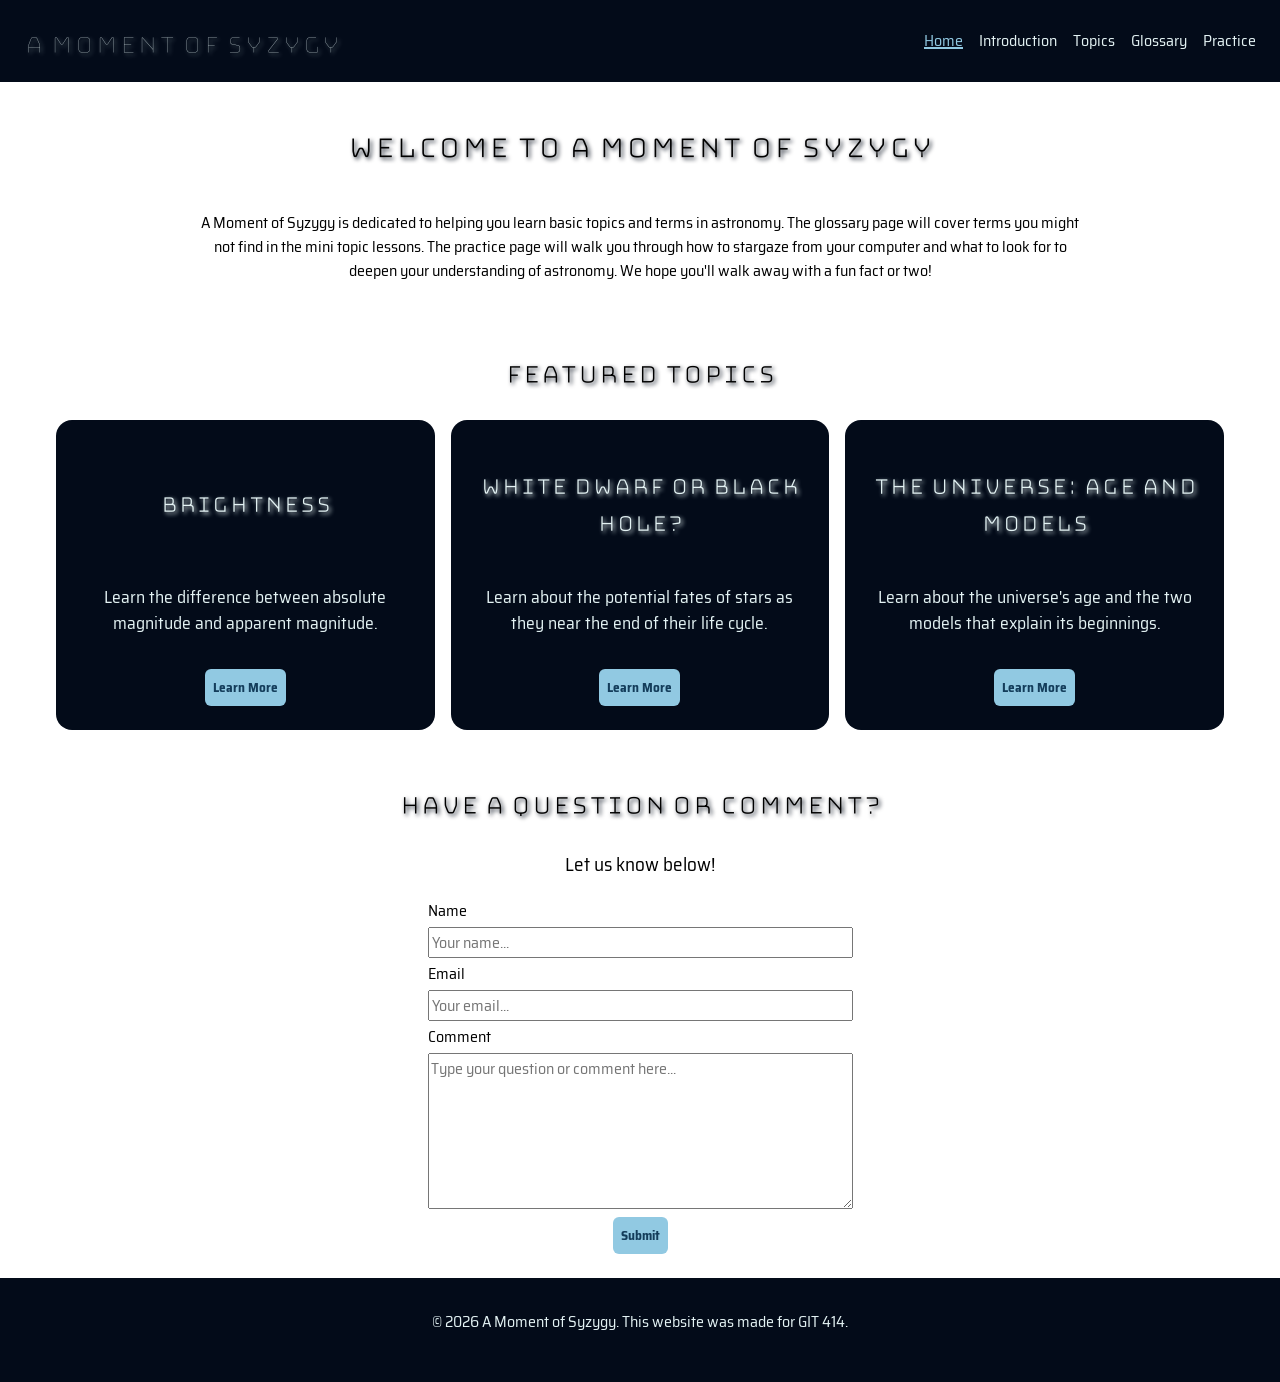
==== index.html @ 42558196 "added images" ====
<html lang="en">
    <head>
        <title></title>

        <meta charset="UTF-8">
        <meta name="viewport" content="width=device-width, initial-scale=1.0">
        <meta name="description" content="">

        <link rel="stylesheet" href="styles.css">
    </head>

    <body>
        <header>
            <a href="#" class="nav-title">A Moment of Syzygy</a>
            <nav aria-label="Main navigation">
                <ul class="nav-list">
                    <li><a href="#" class="current-page">Home</a></li>
                    <li><a href="introduction.html">Introduction</a></li>
                    <li><a href="topics.html">Topics</a></li>
                    <li><a href="glossary.html">Glossary</a></li>
                    <li><a href="practice.html">Practice</a></li>
                </ul>
            </nav>
        </header>

        <main>
            <section class="container">
                <h1>Welcome to A Moment of Syzygy</h1>
                <p class="extra-margin">A Moment of Syzygy is dedicated to helping you learn basic topics
                and terms in astronomy. The glossary page will cover terms you might 
                not find in the mini topic lessons. The practice page will walk you 
                through how to stargaze from your computer and what to look for to 
                deepen your understanding of astronomy. We hope you'll walk away with 
                a fun fact or two!
                </p>
            </section>

            <section class="container">
                <h2>Featured Topics</h2>

                <div class="card-container">
                    <section class="featured-card">
                        <h3>Brightness</h3>
                        <p>Learn the difference between absolute magnitude and apparent magnitude.</p>
                        <a href="topics.html#brightness"><button class="button">Learn More</button></a>
                    </section>
                        
                    <section class="featured-card">
                        <h3>White Dwarf or Black Hole?</h3>
                        <p>Learn about the potential fates of stars as they near the end of their life cycle.</p>
                        <a href="topics.html#white-dwarf"><button class="button">Learn More</button></a>
                    </section>
                        
                    <section class="featured-card">
                        <h3>The Universe: Age and Models</h3>
                        <p>Learn about the universe's age and the two models that explain its beginnings.</p>
                        <a href="topics.html#universe"><button class="button">Learn More</button></a>
                    </section>
                </div>
            </section>

            <section class="container">
                <h2>Have a Question or Comment?</h2>
                <p class="larger-base-text">Let us know below!</p> 
                <form id="user-comment" class="comment-form">
                    <label for="name">Name</label>
                    <input type="text" id="name" name="name" placeholder="Your name..." class="form-field">

                    <label for="email">Email</label>
                    <input type="email" id="email" name="email" placeholder="Your email..." class="form-field">

                    <label for="comment">Comment</label>
                    <textarea id="comment" name="comment" rows="6" cols="50" placeholder="Type your question or comment here..." class="form-field"></textarea>
                </form>

                <button type="submit" form="user-comment" class="button submit">Submit</button>
            </section>
            
        </main>

        <footer>
            <p>&copy 2026 A Moment of Syzygy. This website was made for GIT 414.</p>
        </footer>
    </body>
</html>
---- styles.css ----
@import url('https://fonts.googleapis.com/css2?family=Bungee+Hairline&family=Saira+Semi+Condensed:wght@100;200;300;400;500;600;700;800;900&display=swap');

@layer reset, base, layout, components, utilities, state, overrides;

@layer reset {
  *,
  *::before,
  *::after {
    box-sizing: border-box;
  }

  body {
    margin: 0;
  }
}

@layer base {
  :root {
    /* Add design tokens here. */

    /* COLORS */
    --frost-blue: #e4f3f4;
    --icy-blue: #91c9e2;
    --medium-blue: #4f81aa;
    --dark-blue: #143d5b;
    --midnight: #030b19;
    --warning: #880808;

    /* TYPE */
    --heading-font: "Bungee Hairline", Lucida, Monospace;
    --body-font: "Saira Semi Condensed", Verdana, sans-serif;
    --font-weight-bold: 700;
    --font-size-base: 1rem;
    --font-size-title: 2rem;
    --font-size-heading: 1.75rem;
    --font-size-subheading: 1.25rem;

    --line-height-tight: ;
    --line-height-normal: ;
    --line-height-wide: ;

    --line-length-short: ;
    --line-length-normal: ;
    --line-length-long: ;


    /* SPACING */

    --spacing-sm: 0.5rem;
    --spacing-md: 1rem;
    --spacing-lg: 2rem;
    --spacing-x-lg: 3rem;

    /* SHAPE */

    --dark-bg-shadow: 2px 2px 4px var(--frost-blue);
    --light-bg-shadow: 2px 2px 4px var(--midnight);
    --border-radius: 16px;
    --button-radius: 6px;

    /* FOCUS */
    --focus-color: #91c9e2;
    --focus-width: 3px;
    --focus-offset: 2px;

    /* COMPONENT-SPECIFIC */
    --aside-nav-height: 2.2rem;
  }

  body {
    font-family: Verdana, Helvetica, sans-serif;
    line-height: 1.5;
  }

  img,
  svg {
    max-inline-size: 100%;
  }

  main {
    
    margin-inline: auto;
    margin-block: auto;
  }

  h1, h2, h3 {
    font-family: var(--heading-font);
    animation: slide 1s;
    text-shadow: var(--light-bg-shadow);
  }

  p {
    font-family: var(--body-font);
    font-size: var(--font-size-base);
    max-inline-size: 100ch;
    margin-inline: auto;
    margin-block: auto;
    padding-block-end: var(--spacing-md);
  }

  h1 {
    font-size: var(--font-size-title);
  }

  h2 {
    font-size: var(--font-size-heading);
  }

  h3 {
    font-size: var(--font-size-subheading);
  }

  footer {
    background-color: var(--midnight);
    color: var(--frost-blue);
    padding-block: clamp(var(--spacing-sm), 3vw, var(--spacing-lg));
    text-align: center;
  }

  header {
    display: flex;
    justify-content: space-between;
    padding-inline: 1.5rem;
    padding-block: 1rem;
    background-color: var(--midnight);
    color: var(--frost-blue);
  }

  nav {
    display: flex;
  }

  iframe {
    width: 100%;
    height: auto;
    aspect-ratio: 16 / 9;
  }
}

@layer layout {
  /* Add page-level layout and composition classes here. */

  .card-container {
    display: grid;
    grid-template-columns: repeat(auto-fit, minmax(250px, 1fr));
    grid-gap: var(--spacing-md);
    container-type: inline-size;
    container-name: card;
  }

  .container {
    display: flex;
    flex-direction: column;
    max-inline-size: 1200px;
    margin-inline: auto;
    padding: clamp(var(--spacing-sm), 3vw, var(--spacing-md));
    text-align: center;
  }

  .main-grid {
    max-inline-size: 1200px;
    display: grid;
    grid-template-columns: 1fr 2fr;
    grid-gap: var(--spacing-md);
    margin-inline: auto;
    margin-block: auto;
  }
}

@layer components {
  /* Add reusable components such as buttons, cards, callouts, and forms here. */

  .nav-list {
    display: flex;
    list-style: none;
    gap: var(--spacing-md);
    font-family: var(--body-font);
    padding: 0;
    margin: 0;
    align-items: center;
  }

  .nav-list a {
    text-decoration: none;
    color: var(--frost-blue)
  }

  .nav-title {
    text-decoration: none;
    color: var(--frost-blue);
    font-size: var(--font-size-heading);
    font-family: var(--heading-font);
    margin-block-start: var(--spacing-sm);
    animation: slide 1s;
    text-shadow: var(--dark-bg-shadow);
  }

  .button {
    background-color: var(--icy-blue);
    color: var(--dark-blue);
    padding-inline: var(--spacing-sm);
    padding-block: var(--spacing-sm);
    border: none;
    font-family: var(--body-font);
    font-weight: var(--font-weight-bold);
    border-radius: var(--button-radius);
  }

  .featured-card {
    inline-size: 100%;
    block-size: 100%;
    display: grid;
    grid-template-rows: subgrid;
    grid-row: span 3;
    flex-direction: column;
    justify-content: center;
    align-items: center;
    text-align: center;
    margin-inline: auto;
    margin-block: auto;
    padding: clamp(var(--spacing-sm), 3vw, var(--spacing-lg));
    background-color: var(--midnight);
    color: var(--frost-blue);
    border-radius: var(--border-radius);
  }

  .featured-card h3 {
    font-size: 1.5rem;
    text-shadow: var(--dark-bg-shadow);
  }


  @container card (min-width: 782px) {
    /* changes at wide width when there are three cards in a single row */
    .featured-card {
        padding-inline: 1.5rem;
        padding-block: 1.5rem;
    }
    .featured-card h3 {
        font-size: 1.55rem;
    }

    .featured-card p {
        font-size: 1.1rem;
    }
  }

  .comment-form {
    display: flex;
    flex-direction: column;
    max-inline-size: 60%;
    margin-inline: auto;
    margin-block: auto;
    text-align: left;
    line-height: var(--spacing-lg);
    font-family: var(--body-font);
  }

  .form-field {
    font-size: var(--font-size-base);
    font-family: var(--body-font);
  }

  .submit {
    max-inline-size: 15%;
    margin-inline: auto;
    margin-block: var(--spacing-sm);
  }

  .aside-nav {
    position: sticky;
    top: var(--spacing-md);
    align-self: start;
  }

  .aside-nav h2 {
    margin-inline-start: var(--spacing-lg);
  }

  .aside-nav-list {
    list-style: none;
    line-height: var(--aside-nav-height);
  }

  .aside-nav-list a{
    text-decoration: none;
    color: var(--medium-blue);
    font-family: var(--body-font);
  }

  .media-object {
    display: grid;
    grid-template-columns: repeat(auto-fit, minmax(250px, 1fr));
    gap: var(--spacing-sm);
    margin-block-end: var(--spacing-md);
  }

  .media-figure img {
    display: block;
    border-radius: var(--border-radius);
  }

  .media-figure {
    font-size: var(--font-size-base);
    font-family: var(--body-font);
    text-align: left;
  }
}

@layer utilities {
  .visually-hidden {
    position: absolute;
    inline-size: 1px;
    block-size: 1px;
    overflow: hidden;
    clip: rect(0 0 0 0);
    white-space: nowrap;
    clip-path: inset(50%);
  }

  .text-left {
    text-align: left;
  }

  .extra-margin {
    margin-block-start: 12px;
  }  

  .larger-base-text {
    font-size: 1.2rem; /* base font size makes the text feel like it gets lost, make it slightly larger to bring attention and clarity to the form "call-to-action". */
  }
}

@layer state {

  .current-page {
    text-decoration: underline 2px;
    color: var(--icy-blue);
  }


  button:focus-visible {
    outline: var(--focus-width) solid var(--focus-color);
  }

  button:hover {
    cursor: pointer;
    background-color: var(--frost-blue);
    box-shadow: var(--dark-bg-shadow);
  }

  .nav-list a:hover {
    color: var(--icy-blue);
    text-decoration: underline;
  }

  .form-field:invalid {
    border: 2px solid var(--warning);
    border-radius: 4px;
  }
}

@layer overrides {
  /* Keep this layer small. Use it only for intentional exceptions. */
}

@media print {
  /* Add print improvements here. */

  /* For topics, glossary, and practice pages */
  nav, footer, button, aside {
    display: none !important;
  }

  .nav-title {
    color: var(--midnight);
  }

  .container, body, main {
    font-size: 12pt;
    orphans: 3;
    background: transparent !important;
    inline-size: 100% !important;
  }

  .main-grid {
    display: flex;
  }

  img {
    max-inline-size: 100% !important;
    page-break-inside: avoid;
    break-inside: avoid;
  }

  h1, h2, h3 {
    page-break-after: avoid;
    break-after: avoid;
  }
}

@media (max-width: 900px) {
  .main-grid {
    grid-template-columns: 1fr;
  }

  .aside-nav-list {
    display: grid;
    grid-template-columns: 1fr 1fr;
    gap: var(--spacing-sm);
  }
}

@supports not (container-type: inline-size) {
  @media (min-width: 888px) {
    /* Fallback for container query */
    .featured-card {
        padding-inline: 1.5rem;
        padding-block: 1.5rem;
    }
    .featured-card h3 {
        font-size: var(--font-size-heading);
    }
  }
}

@media (max-width: 700px) {
    header {
        display: block;
        padding-block-end: 1.5rem;
    }

    .media-object {
        flex-direction: column;
    }

    .aside-nav-list {
        font-size: 12px;
        font-weight: var(--font-weight-bold);
    }

    .comment-form {
        max-inline-size: 70%;
    }
}

@media (prefers-reduced-motion: reduce) {
  *,
  *::before,
  *::after {
    animation-duration: 0.01ms; 
    scroll-behavior: auto;
  }
}

@keyframes slide {
  from{
    transform: translateY(-50%);
    opacity: 0;
  }

  to{
    transform: translateY(0);
    opacity: 1;
  }
}
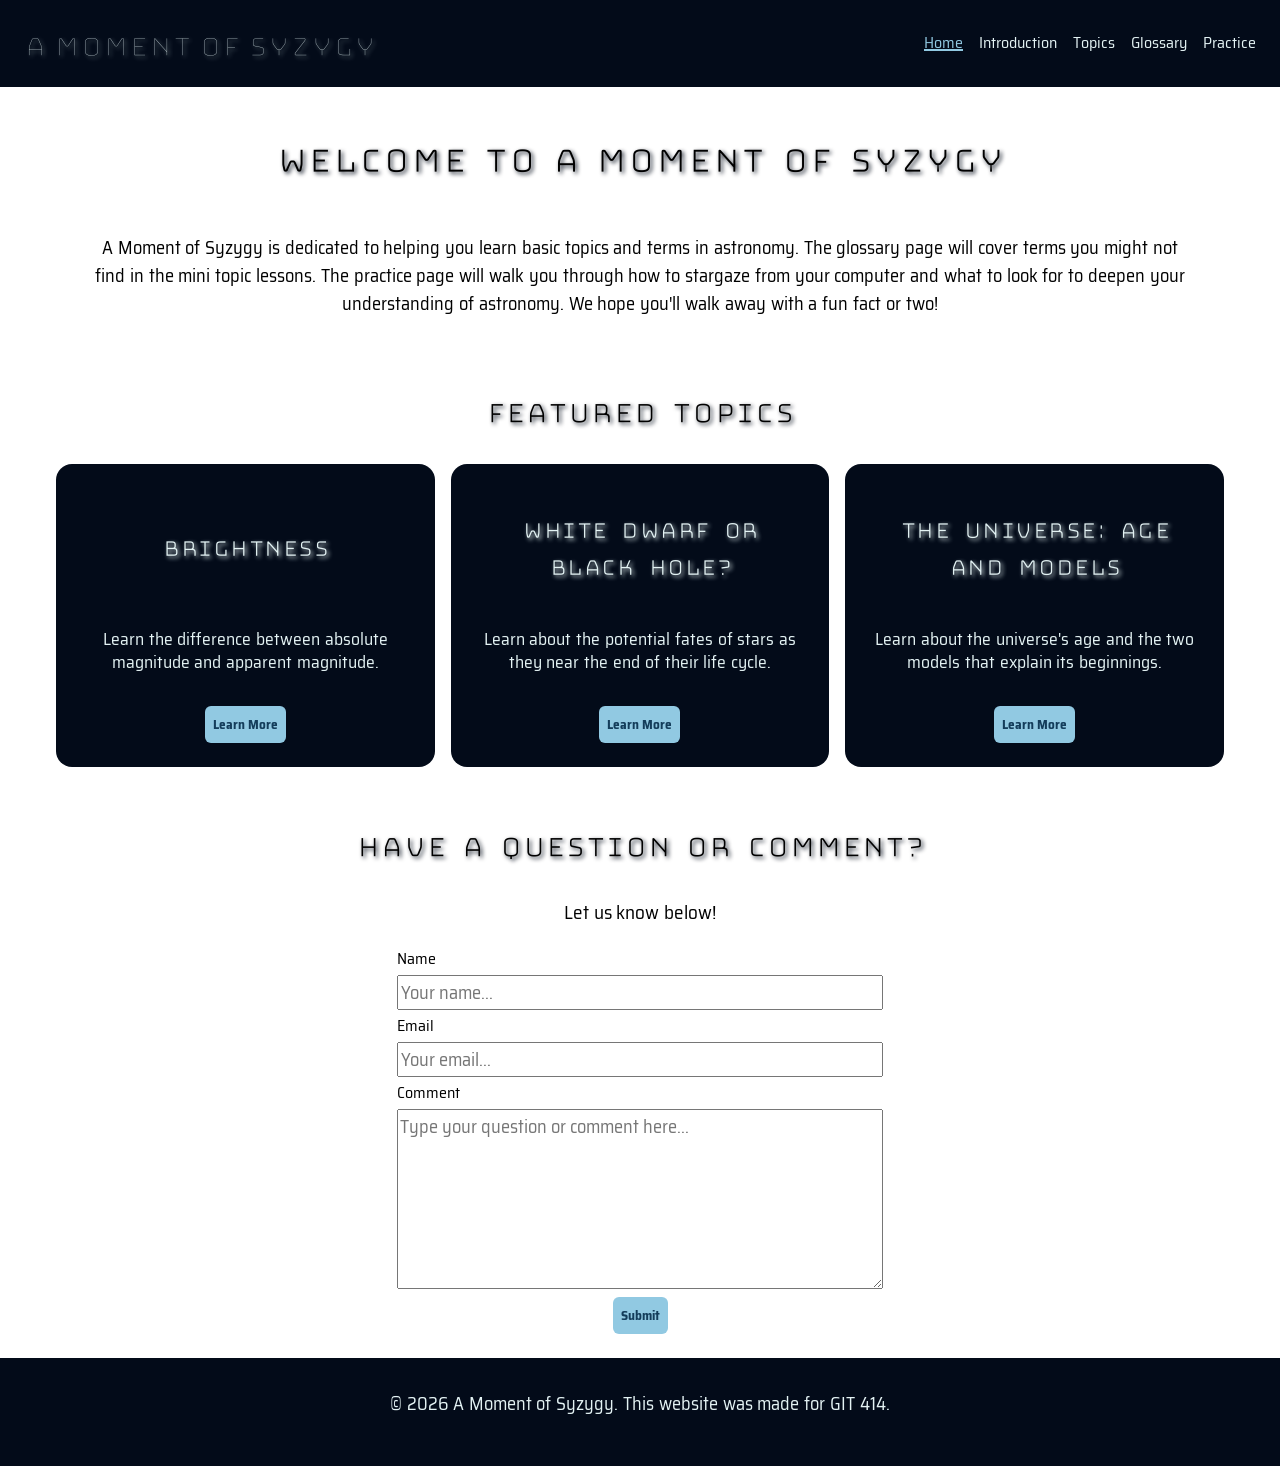
==== commit f3e3838a: "added tokens for letter and word spacing, line height and line length, updated the font sizes to sca" ====
--- a/index.html
+++ b/index.html
@@ -26,7 +26,7 @@
         <main>
             <section class="container">
                 <h1>Welcome to A Moment of Syzygy</h1>
-                <p class="extra-margin">A Moment of Syzygy is dedicated to helping you learn basic topics
+                <p class="extra-margin hero-text">A Moment of Syzygy is dedicated to helping you learn basic topics
                 and terms in astronomy. The glossary page will cover terms you might 
                 not find in the mini topic lessons. The practice page will walk you 
                 through how to stargaze from your computer and what to look for to 
--- a/styles.css
+++ b/styles.css
@@ -30,19 +30,25 @@
     --heading-font: "Bungee Hairline", Lucida, Monospace;
     --body-font: "Saira Semi Condensed", Verdana, sans-serif;
     --font-weight-bold: 700;
-    --font-size-base: 1rem;
-    --font-size-title: 2rem;
-    --font-size-heading: 1.75rem;
-    --font-size-subheading: 1.25rem;
-
-    --line-height-tight: ;
-    --line-height-normal: ;
-    --line-height-wide: ;
-
-    --line-length-short: ;
-    --line-length-normal: ;
-    --line-length-long: ;
-
+    --font-size-base: clamp(1rem, .35rem + 2vw, 1.15rem);
+    --font-size-title: clamp(2rem, .95rem + 2.6vw, 2.35rem);
+    --font-size-heading: clamp(1.75rem, .75rem + 2.4vw, 1.95rem);
+    --font-size-subheading: clamp(1.25rem, .55rem + 2.2vw, 1.5rem);
+
+    --line-height-tight: 1.15rem;
+    --line-height-normal: 1.45rem;
+    --line-height-wide: 1.75rem;
+
+    --line-length-short: 30ch;
+    --line-length-normal: 65ch;
+    --line-length-long: 100ch;
+
+    --tracking-tight: -.02em;
+    --tracking-normal: 0;
+    --tracking-wide: .04em;
+
+    --word-spacing-base: .05rem;
+    --word-spacing-wide: .5rem;
 
     /* SPACING */
 
@@ -87,6 +93,7 @@
     font-family: var(--heading-font);
     animation: slide 1s;
     text-shadow: var(--light-bg-shadow);
+    word-spacing: var(--word-spacing-wide);
   }
 
   p {
@@ -96,6 +103,7 @@
     margin-inline: auto;
     margin-block: auto;
     padding-block-end: var(--spacing-md);
+    word-spacing: var(--word-spacing-base);
   }
 
   h1 {
@@ -164,6 +172,12 @@
     grid-gap: var(--spacing-md);
     margin-inline: auto;
     margin-block: auto;
+  }
+
+  .main-grid p {
+    line-height: var(--line-height-wide);
+    max-inline-size: var(--line-length-long);
+    letter-spacing: var(--tracking-normal);
   }
 }
 
@@ -193,6 +207,7 @@
     margin-block-start: var(--spacing-sm);
     animation: slide 1s;
     text-shadow: var(--dark-bg-shadow);
+
   }
 
   .button {
@@ -204,6 +219,11 @@
     font-family: var(--body-font);
     font-weight: var(--font-weight-bold);
     border-radius: var(--button-radius);
+  }
+
+  .hero-text {
+    line-height: var(--line-height-wide);
+    max-inline-size: var(--line-length-long);
   }
 
   .featured-card {
@@ -227,8 +247,12 @@
   .featured-card h3 {
     font-size: 1.5rem;
     text-shadow: var(--dark-bg-shadow);
-  }
-
+    letter-spacing: var(--tracking-tight);
+  }
+
+  .featured-card p {
+    line-height: var(--line-height-normal);
+  }
 
   @container card (min-width: 782px) {
     /* changes at wide width when there are three cards in a single row */
@@ -409,6 +433,11 @@
     grid-template-columns: 1fr 1fr;
     gap: var(--spacing-sm);
   }
+
+  main {
+        padding-inline-start: var(--spacing-md);
+        padding-inline-end: var(--spacing-md);
+  }
 }
 
 @supports not (container-type: inline-size) {
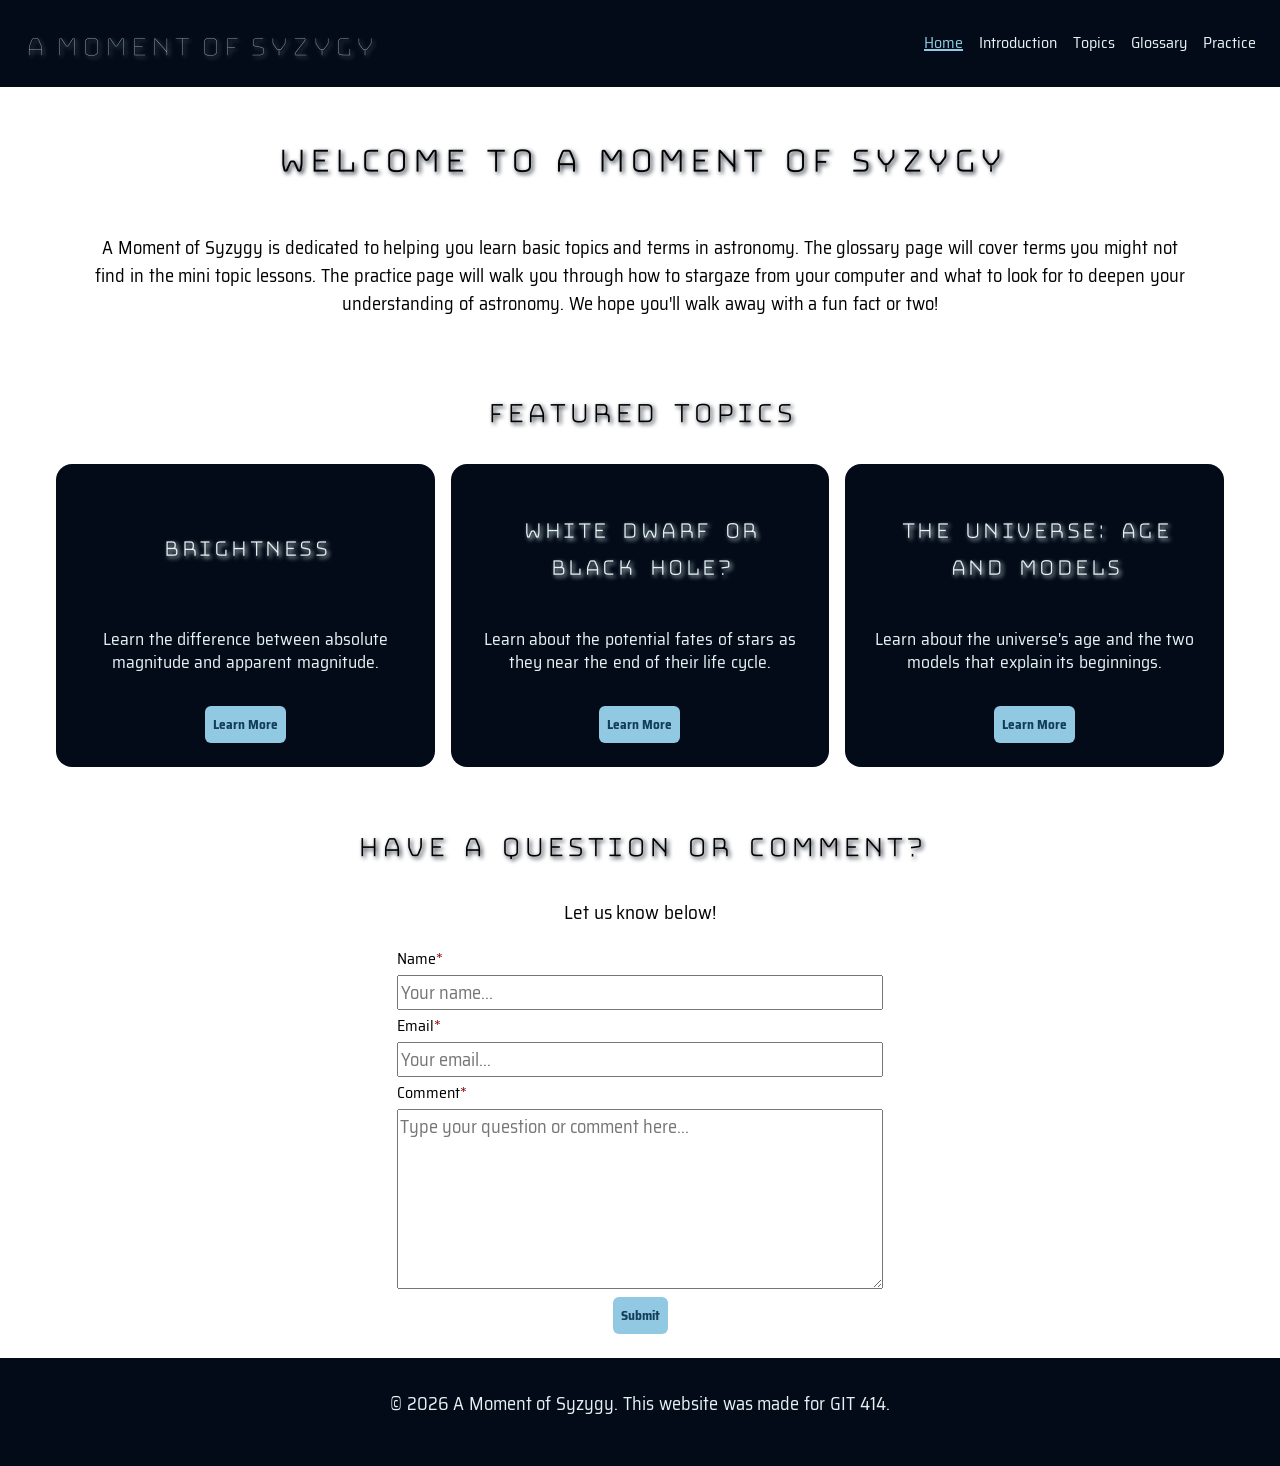
==== commit f6c5ab71: "added required attribute to name and textarea inputs in the comment form and added patterns in both " ====
--- a/index.html
+++ b/index.html
@@ -1,4 +1,4 @@
-<html lang="en">
+<!DOCTYPE html lang="en">
     <head>
         <title></title>
 
@@ -63,14 +63,14 @@
                 <h2>Have a Question or Comment?</h2>
                 <p class="larger-base-text">Let us know below!</p> 
                 <form id="user-comment" class="comment-form">
-                    <label for="name">Name</label>
-                    <input type="text" id="name" name="name" placeholder="Your name..." class="form-field">
+                    <label for="name">Name<span>*</span></label>
+                    <input type="text" id="name" name="name" placeholder="Your name..." class="form-field" required pattern="[^0-9]*">
 
-                    <label for="email">Email</label>
-                    <input type="email" id="email" name="email" placeholder="Your email..." class="form-field">
+                    <label for="email">Email<span>*</span></label>
+                    <input type="email" id="email" name="email" placeholder="Your email..." class="form-field" required>
 
-                    <label for="comment">Comment</label>
-                    <textarea id="comment" name="comment" rows="6" cols="50" placeholder="Type your question or comment here..." class="form-field"></textarea>
+                    <label for="comment">Comment<span>*</span></label>
+                    <textarea id="comment" name="comment" rows="6" cols="50" placeholder="Type your question or comment here..." class="form-field" required minlength="10"></textarea>
                 </form>
 
                 <button type="submit" form="user-comment" class="button submit">Submit</button>
--- a/styles.css
+++ b/styles.css
@@ -1,4 +1,35 @@
-@import url('https://fonts.googleapis.com/css2?family=Bungee+Hairline&family=Saira+Semi+Condensed:wght@100;200;300;400;500;600;700;800;900&display=swap');
+/* Copyright 2016 The Saira Project Authors (omnibus.type@gmail.com), 
+with reserved font name "Saira".
+
+This Font Software is licensed under the SIL Open Font License, Version 1.1 . 
+This license is copied below, and is also available with a FAQ at: https://openfontlicense.org  */
+@font-face {
+font-family: 'Saira Semi Condensed';
+src: url("./fonts/SairaSemiCondensed-Regular.ttf") format('truetype');
+font-weight: 400;
+font-style: normal;
+font-display: swap;
+}
+
+@font-face {
+font-family: 'Saira Semi Condensed';
+src: url("./fonts/SairaSemiCondensed-Bold.ttf") format('truetype');
+font-weight: 700;
+font-style: normal;
+font-display: swap;
+}
+
+/* Copyright 2023 The Bungee Project Authors (https://github.com/djrrb/Bungee)
+
+This Font Software is licensed under the SIL Open Font License, Version 1.1 . 
+This license is copied below, and is also available with a FAQ at: https://openfontlicense.org  */
+@font-face {
+font-family: 'Bungee Hairline';
+src: url("./fonts/BungeeHairline-Regular.ttf") format('truetype');
+font-weight: 400;
+font-style: normal;
+font-display: swap;
+}
 
 @layer reset, base, layout, components, utilities, state, overrides;
 
@@ -15,6 +46,7 @@
 }
 
 @layer base {
+
   :root {
     /* Add design tokens here. */
 
@@ -27,8 +59,8 @@
     --warning: #880808;
 
     /* TYPE */
-    --heading-font: "Bungee Hairline", Lucida, Monospace;
-    --body-font: "Saira Semi Condensed", Verdana, sans-serif;
+    --heading-font: "Bungee Hairline", ui-monospace, "Liberation Mono", "Courier New", monospace;
+    --body-font: "Saira Semi Condensed", system-ui, -apple-system, BlinkMacSystemFont, "Segoe UI", sans-serif;
     --font-weight-bold: 700;
     --font-size-base: clamp(1rem, .35rem + 2vw, 1.15rem);
     --font-size-title: clamp(2rem, .95rem + 2.6vw, 2.35rem);
@@ -143,6 +175,10 @@
     height: auto;
     aspect-ratio: 16 / 9;
   }
+
+  span {
+    color: var(--warning);
+  }
 }
 
 @layer layout {
@@ -152,6 +188,11 @@
     display: grid;
     grid-template-columns: repeat(auto-fit, minmax(250px, 1fr));
     grid-gap: var(--spacing-md);
+
+    align-items: stretch;
+    grid-auto-flow: dense;
+    grid-auto-rows: minmax(0, auto);
+
     container-type: inline-size;
     container-name: card;
   }
@@ -228,6 +269,7 @@
 
   .featured-card {
     inline-size: 100%;
+    min-inline-size: 250px;
     block-size: 100%;
     display: grid;
     grid-template-rows: subgrid;
@@ -328,6 +370,41 @@
     font-size: var(--font-size-base);
     font-family: var(--body-font);
     text-align: left;
+  }
+
+  .note {
+    display: flex;
+    flex-direction: column;
+    max-inline-size: 1200px;
+    margin-inline: auto;
+    padding: clamp(2rem, .95rem + 6vw, 6rem);
+    text-align: left;
+  }
+
+  .note-title {
+    font-size: var(--font-size-subheading);
+  }
+
+  .note-content {
+    font-size: clamp(.7rem, .35rem + 2vw, 1.05rem);
+    padding: 0;
+  }
+
+  .practice {
+    display: flex;
+    flex-direction: column;
+    max-inline-size: 1200px;
+    margin-inline: auto;
+    padding: clamp(var(--spacing-sm), 3vw, var(--spacing-md));
+    text-align: left;
+  }
+
+  .practice-check {
+    list-style: none;
+    line-height: var(--line-height-wide);
+    font-size: var(--font-size-base);
+    font-family: var(--body-font);
+    word-spacing: var(--word-spacing-base);
   }
 }
 
@@ -378,7 +455,7 @@
     text-decoration: underline;
   }
 
-  .form-field:invalid {
+  .form-field:user-invalid {
     border: 2px solid var(--warning);
     border-radius: 4px;
   }
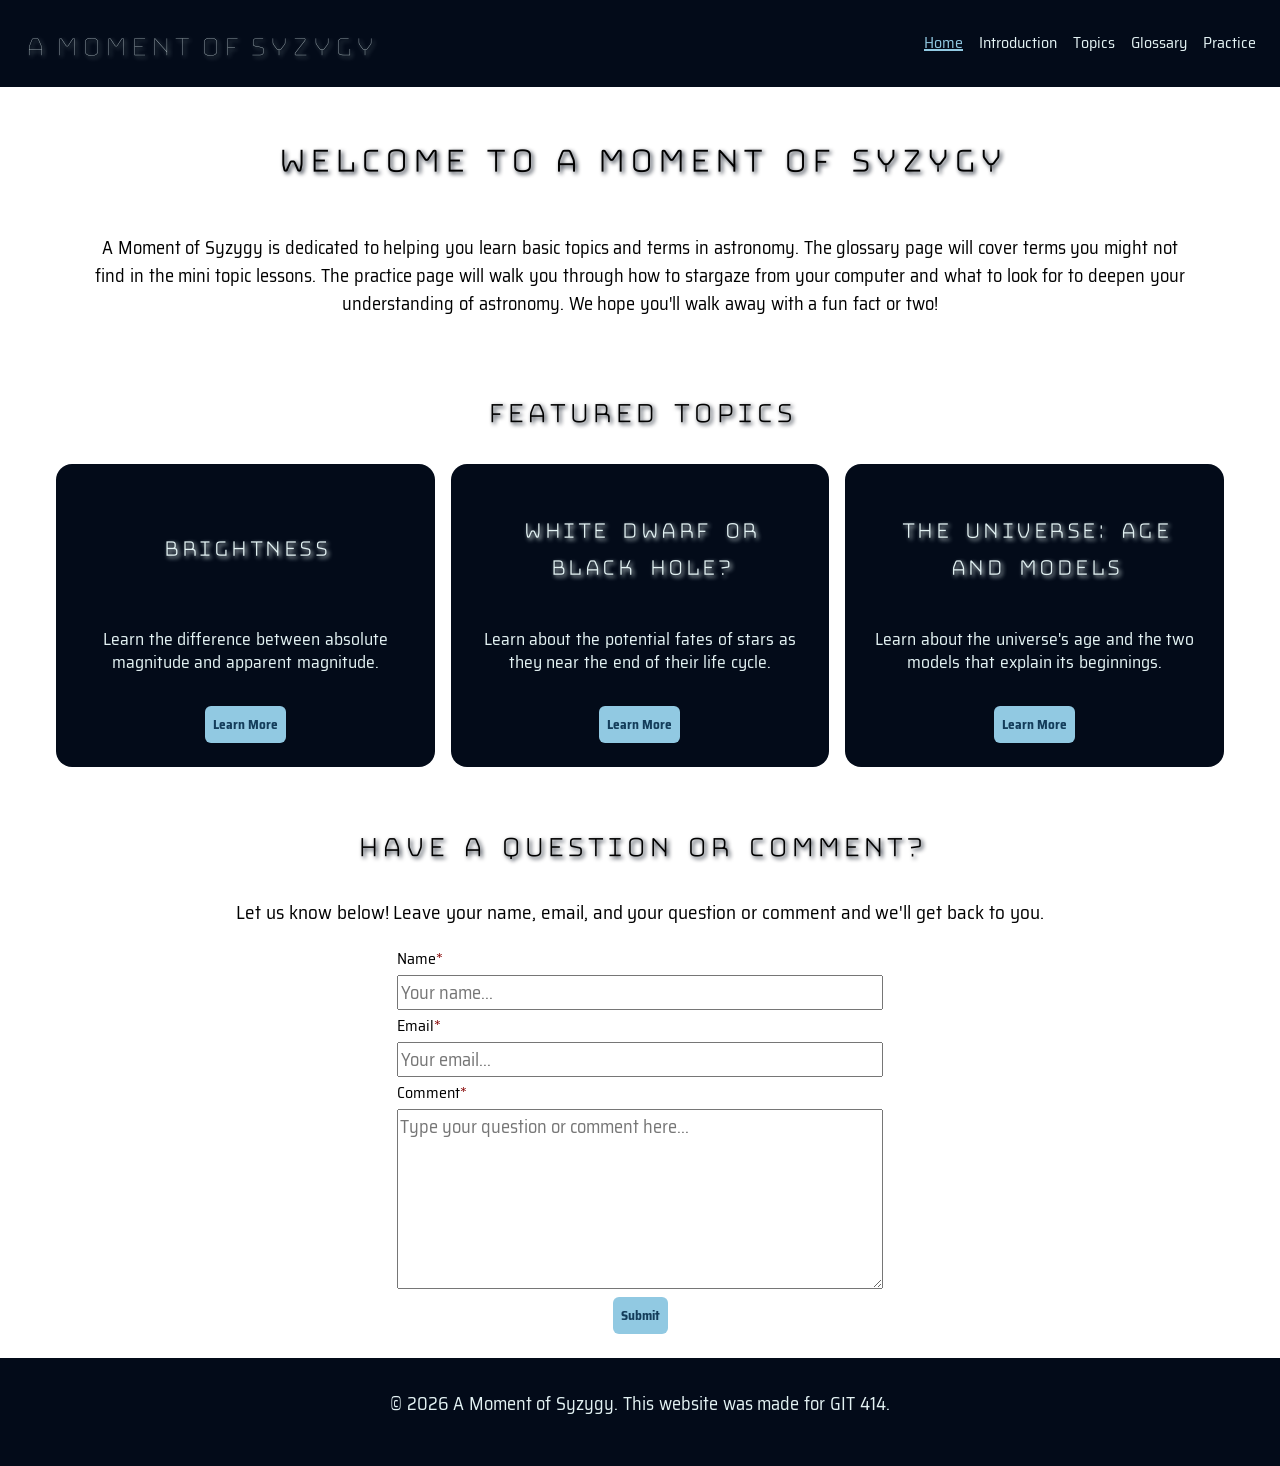
==== commit f769e1a7: "added clearer instructions for comment form" ====
--- a/index.html
+++ b/index.html
@@ -61,7 +61,7 @@
 
             <section class="container">
                 <h2>Have a Question or Comment?</h2>
-                <p class="larger-base-text">Let us know below!</p> 
+                <p class="larger-base-text">Let us know below! Leave your name, email, and your question or comment and we'll get back to you.</p> 
                 <form id="user-comment" class="comment-form">
                     <label for="name">Name<span>*</span></label>
                     <input type="text" id="name" name="name" placeholder="Your name..." class="form-field" required pattern="[^0-9]*">
--- a/styles.css
+++ b/styles.css
@@ -441,12 +441,12 @@
 
 
   button:focus-visible {
-    outline: var(--focus-width) solid var(--focus-color);
+    outline: var(--focus-width) solid var(--icy-blue);
   }
 
   button:hover {
     cursor: pointer;
-    background-color: var(--frost-blue);
+    background-color: var(--icy-blue);
     box-shadow: var(--dark-bg-shadow);
   }
 
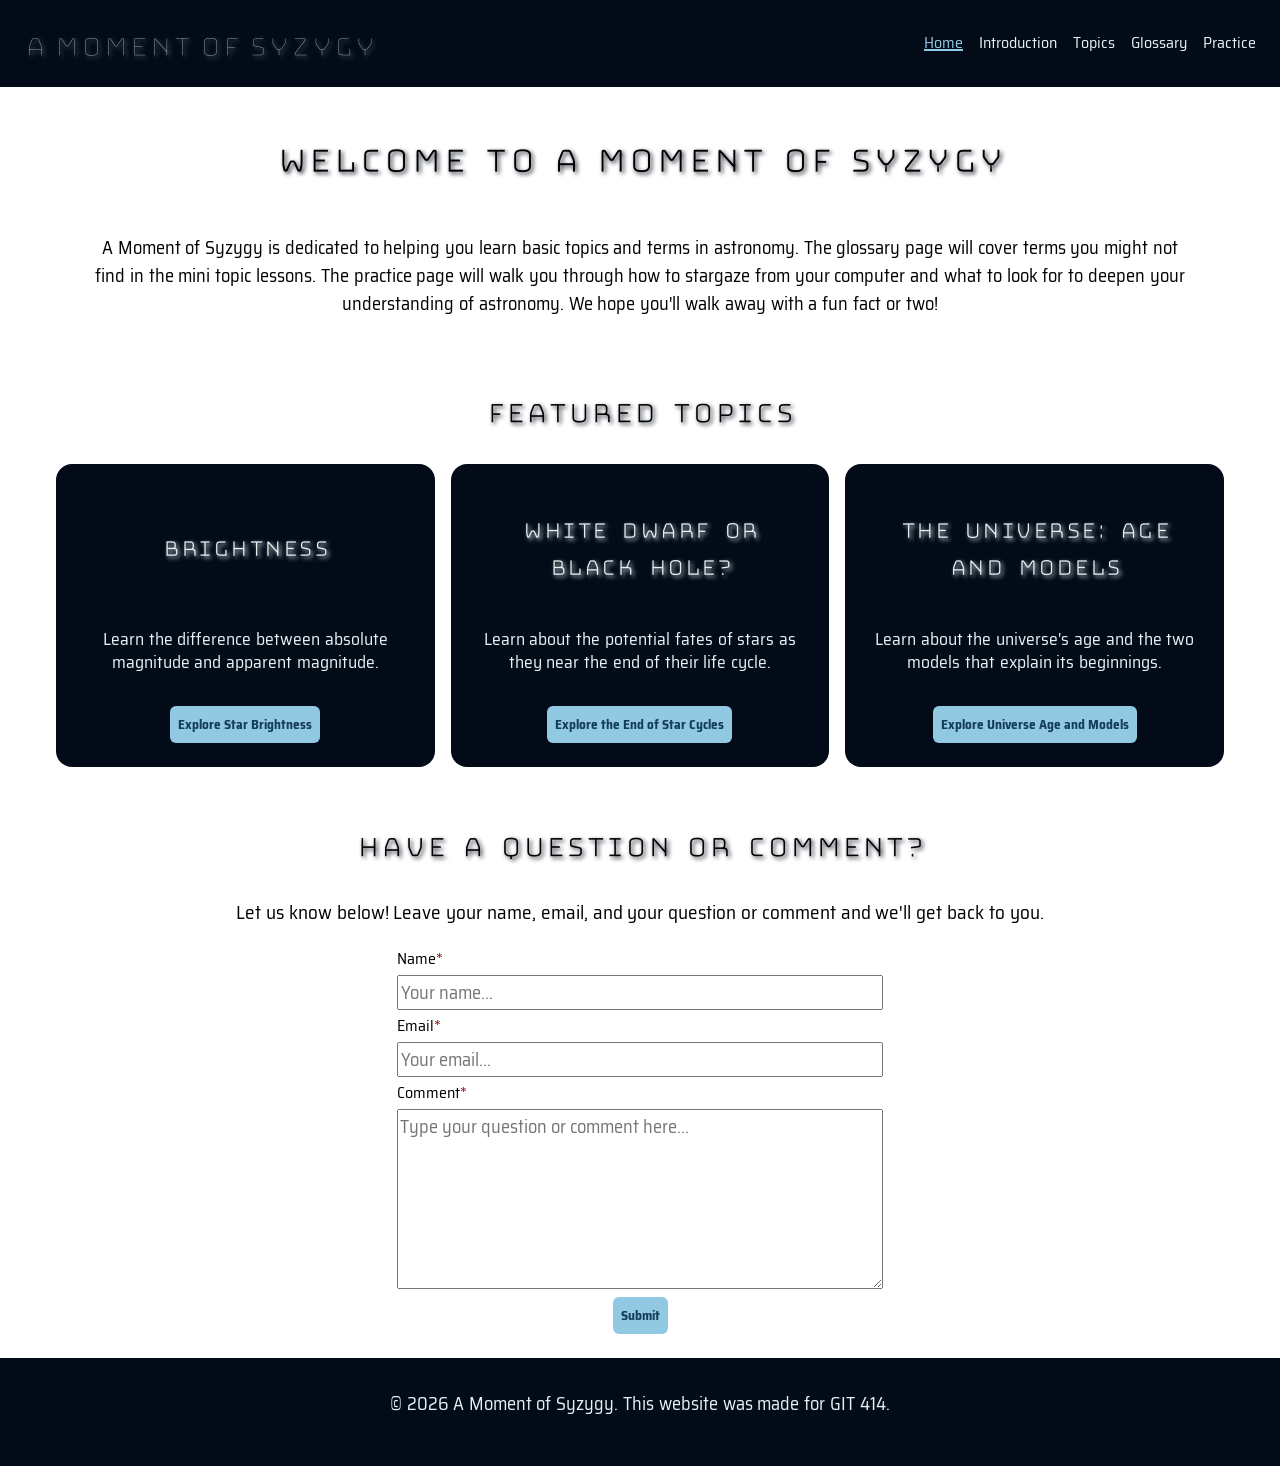
==== commit 90a7b5bc: "made card button link text more descriptive" ====
--- a/index.html
+++ b/index.html
@@ -1,4 +1,5 @@
-<!DOCTYPE html lang="en">
+<!DOCTYPE html>
+<html lang="en">
     <head>
         <title></title>
 
@@ -42,19 +43,19 @@
                     <section class="featured-card">
                         <h3>Brightness</h3>
                         <p>Learn the difference between absolute magnitude and apparent magnitude.</p>
-                        <a href="topics.html#brightness"><button class="button">Learn More</button></a>
+                        <a href="topics.html#brightness"><button class="button">Explore Star Brightness</button></a>
                     </section>
                         
                     <section class="featured-card">
                         <h3>White Dwarf or Black Hole?</h3>
                         <p>Learn about the potential fates of stars as they near the end of their life cycle.</p>
-                        <a href="topics.html#white-dwarf"><button class="button">Learn More</button></a>
+                        <a href="topics.html#white-dwarf"><button class="button">Explore the End of Star Cycles</button></a>
                     </section>
                         
                     <section class="featured-card">
                         <h3>The Universe: Age and Models</h3>
                         <p>Learn about the universe's age and the two models that explain its beginnings.</p>
-                        <a href="topics.html#universe"><button class="button">Learn More</button></a>
+                        <a href="topics.html#universe"><button class="button">Explore Universe Age and Models</button></a>
                     </section>
                 </div>
             </section>
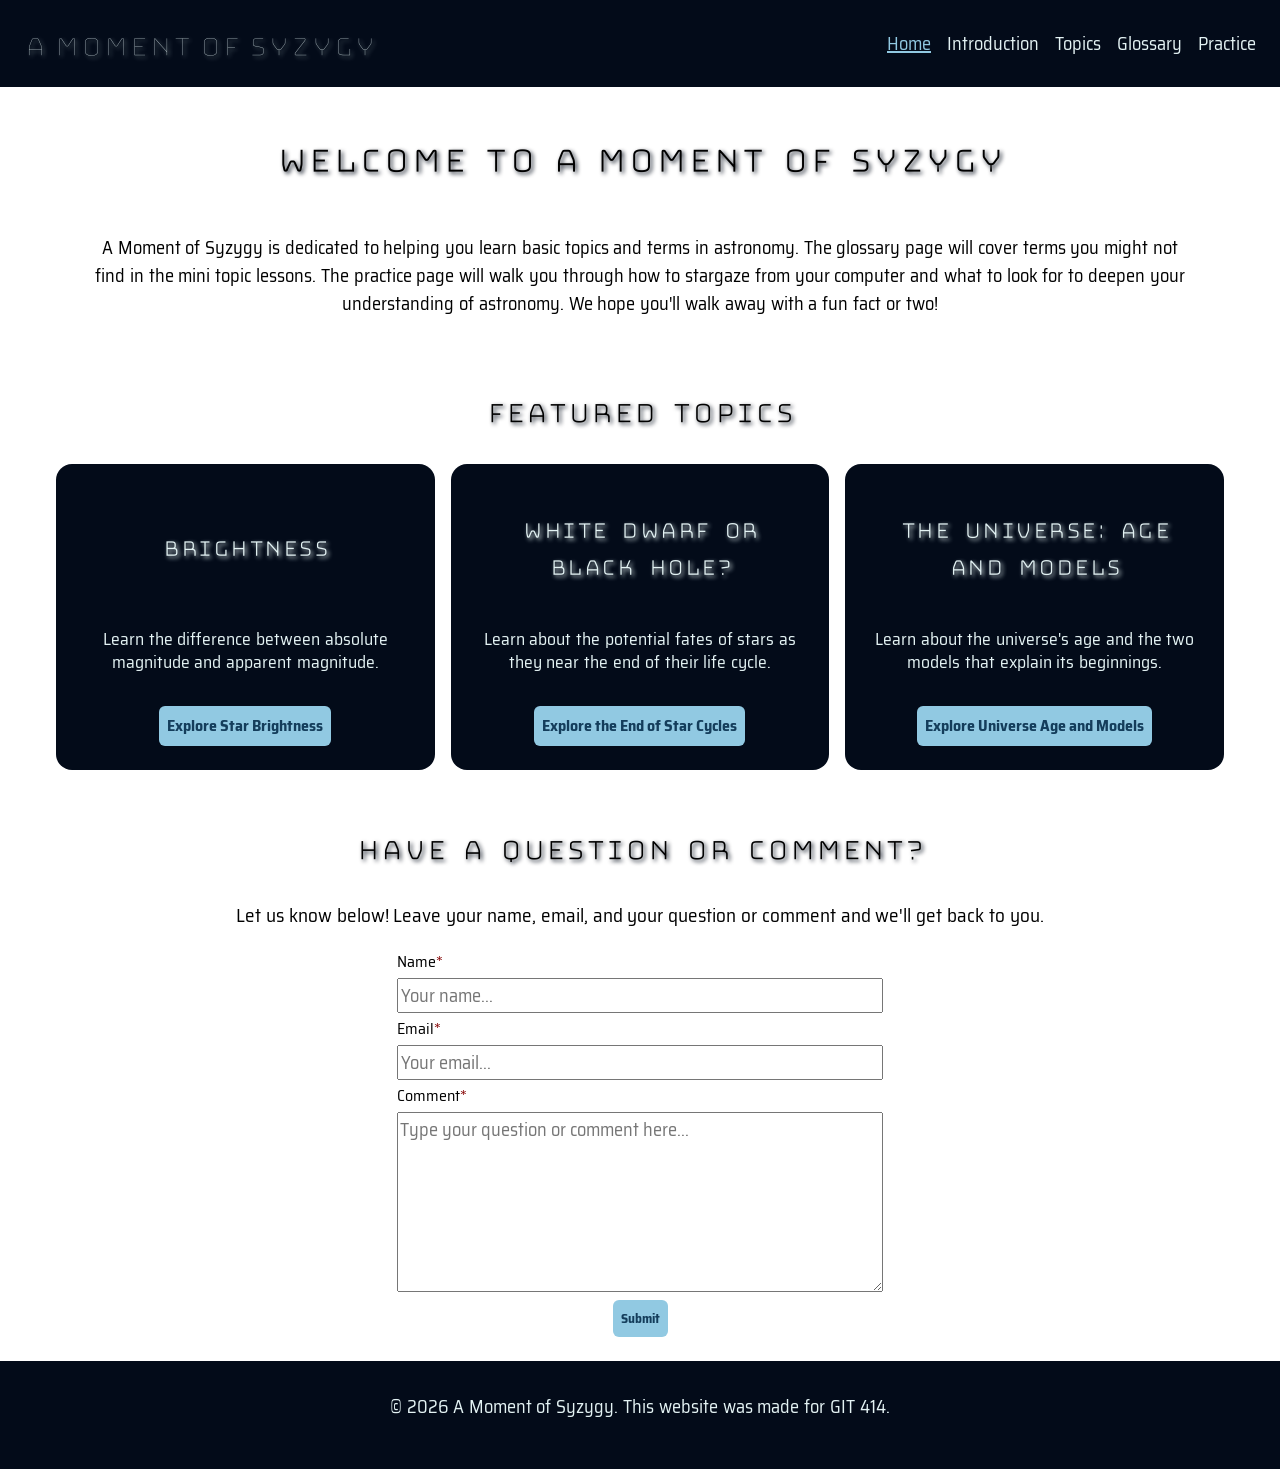
==== commit 768a8a98: "updated styles for the button class and removed button element nesting" ====
--- a/index.html
+++ b/index.html
@@ -1,7 +1,7 @@
 <!DOCTYPE html>
 <html lang="en">
     <head>
-        <title></title>
+        <title>A Moment of Syzygy - Astronomy Mini Educational Site</title>
 
         <meta charset="UTF-8">
         <meta name="viewport" content="width=device-width, initial-scale=1.0">
@@ -43,19 +43,19 @@
                     <section class="featured-card">
                         <h3>Brightness</h3>
                         <p>Learn the difference between absolute magnitude and apparent magnitude.</p>
-                        <a href="topics.html#brightness"><button class="button">Explore Star Brightness</button></a>
+                        <a href="topics.html#brightness" class="button">Explore Star Brightness</a>
                     </section>
                         
                     <section class="featured-card">
                         <h3>White Dwarf or Black Hole?</h3>
                         <p>Learn about the potential fates of stars as they near the end of their life cycle.</p>
-                        <a href="topics.html#white-dwarf"><button class="button">Explore the End of Star Cycles</button></a>
+                        <a href="topics.html#white-dwarf" class="button">Explore the End of Star Cycles</a>
                     </section>
                         
                     <section class="featured-card">
                         <h3>The Universe: Age and Models</h3>
                         <p>Learn about the universe's age and the two models that explain its beginnings.</p>
-                        <a href="topics.html#universe"><button class="button">Explore Universe Age and Models</button></a>
+                        <a href="topics.html#universe" class="button">Explore Universe Age and Models</a>
                     </section>
                 </div>
             </section>
@@ -80,7 +80,7 @@
         </main>
 
         <footer>
-            <p>&copy 2026 A Moment of Syzygy. This website was made for GIT 414.</p>
+            <p>&copy; 2026 A Moment of Syzygy. This website was made for GIT 414.</p>
         </footer>
     </body>
 </html>
--- a/styles.css
+++ b/styles.css
@@ -236,6 +236,7 @@
   }
 
   .nav-list a {
+    font-size: var(--font-size-base);
     text-decoration: none;
     color: var(--frost-blue)
   }
@@ -260,6 +261,9 @@
     font-family: var(--body-font);
     font-weight: var(--font-weight-bold);
     border-radius: var(--button-radius);
+    text-decoration: none;
+    max-inline-size: 100%;
+    margin-inline: auto;
   }
 
   .hero-text {
@@ -269,7 +273,6 @@
 
   .featured-card {
     inline-size: 100%;
-    min-inline-size: 250px;
     block-size: 100%;
     display: grid;
     grid-template-rows: subgrid;
@@ -440,11 +443,11 @@
   }
 
 
-  button:focus-visible {
+  :focus-visible {
     outline: var(--focus-width) solid var(--icy-blue);
   }
 
-  button:hover {
+  .button:hover {
     cursor: pointer;
     background-color: var(--icy-blue);
     box-shadow: var(--dark-bg-shadow);
@@ -550,6 +553,36 @@
     }
 }
 
+@media (max-width: 425px) {
+    .nav-list {
+        display: grid;
+        grid-template-columns: 1fr;
+        gap: var(--spacing-sm);
+    }
+
+    .submit {
+        max-inline-size: 30%;
+    }
+
+    .card-container {
+        display: grid;
+        grid-template-columns: repeat(auto-fit, minmax(180px, 1fr));
+        grid-gap: var(--spacing-md);
+
+        align-items: stretch;
+        grid-auto-flow: dense;
+        grid-auto-rows: minmax(0, auto);
+    }
+
+    .main-grid {
+        padding-inline: 0;
+    }
+
+    img {
+        max-inline-size: 220px;
+    }
+}
+
 @media (prefers-reduced-motion: reduce) {
   *,
   *::before,
